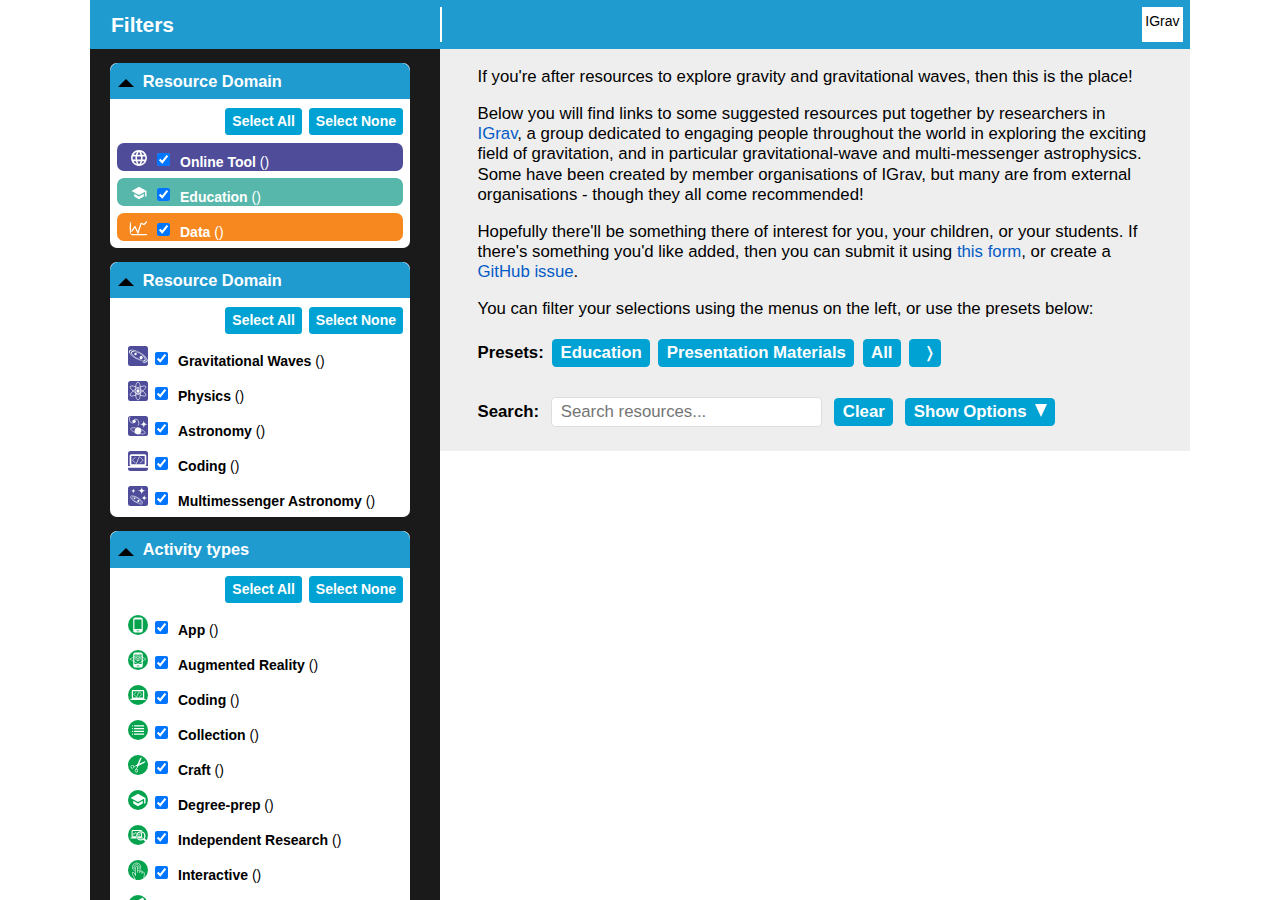
==== docs/index.html @ 6dc1bc41 "rename public to docs (for gh-pages" ====
<!DOCTYPE html>
<html>
<head>
    <title>IGrav Resources</title>
    <link rel="stylesheet" media="all" href="css/igrav-res.css" type="text/css"/>
    <link rel="icon" href="icon/favicon.ico" type="image/x-icon">
    <script type="text/javascript" src="js/jquery-3.4.1.min.js"></script>
    <script src="js/igrav-res.js" type="text/javascript"/></script>
</head>
<body>
<div id="main" class="main">
<div id="title-bar" class="main">
<div id="title-cont">
<div class="title-item left closed" id="filter-button"><img src="img/menu.svg"/ title="Filter"><div id="filter-label" class="title-item left">Filters</div></div>
<div class="title-item right" id="logo">IGrav</div>
<!-- <div class="title-item right" id="title">Gravitational Wave Resources</div> -->
</div></div>
<div id="filter-holder" class="closed"><div class="filter-top"></div></div>
<div id="content">
<div class="intro"><p>If you're after resources to explore gravity and gravitational waves, then this is the place!</p><p>Below you will find links to some suggested resources put together by researchers in <a href="https://igrav.org">IGrav</a>, a group dedicated to engaging people throughout the world in exploring the exciting field of gravitation, and in particular gravitational-wave and multi-messenger astrophysics. Some have been created by member organisations of IGrav, but many are from external organisations - though they all come recommended!</p><p>Hopefully there'll be something there of interest for you, your children, or your students. If there's something you'd like added, then you can submit it using <a href="https://forms.gle/kdtn5pc5fqPvyRih9">this form</a>, or create a <a href="https://github.com/cardiffgravity/igrav-resources/issues">GitHub issue</a>.</p><p>You can filter your selections using the menus on the left, or use the presets below:</p></div>
<div class="intro" id="presets"><span class="heading">Presets:</span></div>
<div class="intro" id="search">
    <span class="heading">Search:</span>
    <input type="text" id="search-input" onkeyup="searchList()" placeholder="Search resources...">
    <div class="search-opt" id="search-clear">Clear</div>
    <div class="search-opt less" id="search-opt-toggle"><div class="arrow"></div></div>
</div>
<div class="intro hidden" id="search-options">
    <span class="heading">Search fields:</span>
    <div class="search-opt" id="search-desc">
        <input id="search-title-input" type="checkbox" checked="true" name="search-title-input"/>
        <label id="search-title-label" for="search-title-input">Title</label>
    </div>
    <div class="search-opt" id="search-desc">
        <input id="search-desc-input" type="checkbox" name="search-desc-input"/>
        <label id="search-desc-label" for="search-desc-input">Description</label>
    </div>
    <div class="search-opt" id="search-author">
        <input id="search-author-input" type="checkbox" name="search-author-input"/>
        <label id="search-author-label" for="search-desc-input">Author</label>
    </div>
</div>
</div>
<div class="about filter closed" id="about"><h3 class="filter-name">About</h3><p>Created by Chris North (Cardiff University) for <a href="http://igrav.org">IGrav</a>. Hosted on <a href="https://github.com/cardiffgravity/igrav-resources">GitHub</a>.</p>
<p>Suggest additions/changes by <a href="https://github.com/cardiffgravity/igrav-resources/issues">submitting a GitHub issue</a>, completing <a href="https://forms.gle/kdtn5pc5fqPvyRih9">this form</a> or <a href="mailto:questions@ligo.org">emailing questions@ligo.org</a>.</p>
<p>Icons adapted from: <a href="https://material.io/resources/icons/">Material.io</a>; <a href="https://commons.wikimedia.org/wiki/User:Evolution_and_evolvability">Thomas Shafee</a>; <a href="https://www.flaticon.com/authors/freepik" title="Freepik">Freepik</a> from <a href="https://www.flaticon.com/" title="Flaticon"> www.flaticon.com</a>.</p></div>
</div>
<script type="text/javascript"/>initPage(fileIn='data/data.jsonp');</script>
</body>
</html>
---- docs/css/igrav-res.css ----
body{
    font-family: Arial,sans-serif;
    font-size: 14px;
    line-height: 20px;
    margin:0;
}
a{
    color: #045bc6;
    text-decoration: none;
}
[class*="main"] {
    min-height: 1px;
}
#content{
    margin-top:3.5em;
    background-color:#eee;
}
#title-bar{
    position:fixed;
    height:3em;
    top:0;
    padding-top:0.5em;
    color:white;
    z-index:100;
}
#title-cont{
    width:100%;
    height:100%;
    position:relative;
}
.title-item{
    display:inline-block;
    position:absolute;
}
/* .title-item.left{
    float:left;
}
.title-item.right{
    float:right;
} */
.title-item#title{
    font-size:1.5em;
    right:2.5em;
    height:2.5em;
    padding-top:.4em;
    padding-right: .5em;
}
.title-item#logo{
    height:2em;
    right:.5em;
    /* padding-right: 1em; */
    background-color:white;
    color:black;
    padding:0.25em;
}
.title-item#logo img{
    height:100%;
}
#filter-holder{
    position:fixed;
    width:350px;
    /* background-color:#eee; */
    /* top:3em; */
    height:100%;
    /* padding-bottom:1em; */
    /* margin-left:1em; */
    transition:width .5s ease;
    /* border:solid white 1px; */
    /* border-radius:0 0.5em 0.5em 0; */
    /* transition:padding-left 2s ease;
    transition:padding-right 2s ease; */
    overflow-x:hidden;
    overflow-y:auto;
    /* direction: rtl; */
    z-index:99;
}
.filter-top{
    width:100%;
    height:4em;
}
#filter-button, #title-bar, h3.filter-name{
    background-color: #1f9bcf;
}
#filter-holder{
    background-color:#1a1a1a;
}
/* Filter panel */
@media (min-width: 1200px){
    .main {
        width: 1100px;
        margin-left: auto;
        margin-right: auto;
        position:relative;
    }
    #content {
        left:350px;
        width:750px;
        position:absolute;
        margin-top:3em;
    }
    #filter-button{
        width:350px;
        transition:width .5s ease;
        height:2.5em;
        border-right:solid white 2px;
        /* border-radius: 0 .5em .5em 0; */
        /* padding-right:.5em; */
        /* cursor:pointer; */
        z-index:10;
        /* display:none */
    }
    #filter-button img{
        /* width:100%; */
        height:100%;
        /* position:absolute; */
        float:left;
        display:none;
    }
    #filter-label{
        font-size: 1.5em;
        font-weight:bold;
        color:white;
        padding-top:.4em;
        /* padding-left:.25em; */
        padding-right:.5em;
        float:left;
        left:1em;
        /* position:absolute; */
        /* left:2em; */
        transition:margin-left .5s ease;
    }

}
@media (max-width:1200px){
    .main {
        width: 750px;
        margin-left: auto;
        margin-right: auto;
        position:relative;
    }
    #filter-button{
        width:20em;
        transition:width .5s ease;
        height:2.5em;
        border-right:solid white 2px;
        /* border-radius: 0 .5em .5em 0; */
        /* padding-right:.5em; */
        cursor:pointer;
        z-index:10;
    }
    #filter-button.closed{
        width:9em;
    }
    #filter-button img{
        /* width:100%; */
        height:100%;
        /* position:absolute; */
        float:left;
    }
    #filter-label{
        font-size: 1.5em;
        font-weight:bold;
        color:white;
        padding-top:.4em;
        /* padding-left:.25em; */
        padding-right:.5em;
        float:right;
        right:.5em;
        /* position:absolute; */
        /* left:2em; */
        transition:margin-left .5s ease;
    }
    #filter-button #filter-label::after{
        content: '';
        position: absolute;
        right: -0.25em;
        /* top: 1em; */
        width: 0;
        height: 0;
        border-top: .5em solid transparent;
        border-bottom: .5em solid transparent;
        border-right: .5em solid white;
        border-left: .5em solid transparent;
        clear: both;
    }
    #filter-button.closed #filter-label::after{
        content: '';
        position: absolute;
        right: -0.75em;
        /* top: 1em; */
        width: 0;
        height: 0;
        border-top: .5em solid transparent;
        border-bottom: .5em solid transparent;
        border-left: .5em solid white;
        border-right: .5em solid transparent;
        clear: both;
    }
    #filter-holder{
        position:fixed;
        width:350px;
        height:100%;
        top:0;
        /* padding-top:3.5em; */
        /* padding-bottom: 1em; */
        /* margin-left:1em; */
        transition:width .5s ease;
        /* border:solid white 1px; */
        /* border-radius:0 0.5em 0.5em 0; */
        /* transition:padding-left 2s ease;
        transition:padding-right 2s ease; */
        overflow-x:hidden;
        overflow-y:auto;
        z-index:99;
    }
    #filter-holder.closed{
        /* left:0em; */
        /* height:0em; */
        width:0em;
        /* transition:width .5s ease; */
        /* transition:padding-left 2s ease;
        transition:padding-right 2s ease; */
        /* border:none; */
    }
    /* .filter-top{
        width:100%;
        height:3em;
    } */
}
@media (max-width: 767px){
    [class*="main"]{
        float: none;
        display: block;
        width: 100%;
        margin-left: 0;
        -webkit-box-sizing: border-box;
        -moz-box-sizing: border-box;
        box-sizing: border-box;
    }
    div.block-img{
		width:100%;
		clear:both;
		text-align:center;
	}
	div.block-img img{
		width:75%
	}
	div.block-item h3{
		display:block;
		clear:both;
	}
	div.block-item p, div.block-item h3{
		margin-left: 0;
	}
}
/* End of filter panel */
.filter{
    display:inline-block;
    /* background-color:#f7d9dd; */
    background-color: white;
    margin-top:1em;
    margin-bottom:.5em;
    margin-top:.5em;
    /* width:45%; */
    width:300px;
    margin-left:20px;
    /* margin-right:2%; */
    height:auto;
    border-radius:0.5em;
    overflow-x:hidden;
    overflow-y:hidden;
    max-height:100%;
    transition: max-height .25s;
    vertical-align: top;
    /* cursor:pointer; */
}
.filter.closed{
    max-height:2.5em;
}

h3.filter-name{
    margin-bottom:0.5em;
    margin-top:0;
    padding-bottom:0.5em;
    padding-left:2em;
    padding-top:0.5em;
    color:#ffffff;
    border-radius:0.5em 0.5em 0 0;
    position:relative;
    width:auto;
    cursor:pointer;
}
.filter.closed h3.filter-name::before{
    content: '';
    position: absolute;
    left: .5em;
    top: 1em;
    width: 0;
    height: 0;
    border-left: .5em solid transparent;
    border-right: .5em solid transparent;
    border-top: .5em solid black;
    clear: both;
}
.filter.open h3.filter-name::before{
    content: '';
    position: absolute;
    left: .5em;
    top: 1em;
    width: 0;
    height: 0;
    border-left: .5em solid transparent;
    border-right: .5em solid transparent;
    border-bottom: .5em solid black;
    clear: both;
}
.select{
    display:inline-block;
    width:100%;
    font-size:1em;
    font-weight:normal;
    margin-bottom: .25em;
}
.select-all, .select-none{
    font-size:1em;
    padding:.25em .5em .25em .5em;
    margin-right:.5em;
    display: inline-block;
    cursor:pointer;
    background-color:#00a2d3;
    color:white;
    font-weight: bold;
    border-radius: .25em;
    /* margin-top:-.25em; */
    float:right;
}
#presets{
    font-size:1em;
    font-weight:normal;
    margin-bottom:1em;
}
#presets .heading{
    font-weight:bold;
    font-size:1.2em;
}
.preset, .search-opt{
    font-size:1.2em;
    line-height: 1.2em;
    padding:.25em .5em .25em .5em;
    display: inline-block;
    cursor:pointer;
    background-color:#00a2d3;
    color:white;
    font-weight: bold;
    border-radius: .25em;
    margin-top:-.25em;
    margin-left:.5em;
    margin-bottom:.5em;
    /* float:right; */
}
.preset.hideable.hidden, .search-opt.hideable.hidden{
    display:none;
}
#preset-more{
    font-weight:bold;
}
#preset-more.less::before{
    content:'\A0\A0\232A';
    text-align
}
#preset-more.more::before{
    content:'\2329\A0\A0';
}
#search, #search-options{
    font-size:1em;
    line-height:1em;
}
#search .heading{
    font-weight:bold;
    font-size:1.2em;
}
#search-options .heading{
    font-weight:bold;
    font-size:1.2em;
}
#search-opt-toggle.less .arrow{
    content: '';
    /* top: 1em; */
    border-top: .8em solid white;
    border-bottom: 0 solid transparent;
    border-left: .4em solid transparent;
    border-right: .4em solid transparent;
    display: inline-block;
    margin-left:.5em;
}
#search-opt-toggle.more .arrow{
    content: '';
    /* top: 1em; */
    border-top: 0em solid transparent;
    border-bottom: .8em solid white;
    border-right: .4em solid transparent;
    border-left: .4em solid transparent;
    display: inline-block;
    margin-left:.5em;
}
#search-opt-toggle.less::before{
    content:'Show Options';
}
#search-opt-toggle.more::before{
    content:'Hide Options';
}
#search-input{
    width: 15em; /* Full-width */
    font-size: 1.2em; /* Increase font-size */
    padding:.25em .5em .25em .5em; /* Add some padding */
    border: 1px solid #ddd; /* Add a grey border */
    border-radius: .25em;
    margin-bottom: 1em; /* Add some space below the input */
    margin-left:.5em;
}
#search-options{
    max-height:5em;
    overflow: auto;
    opacity: 1;
    transition:max-height .5s ease;
}
#search-options.hidden{
    max-height:0px;
    opacity:0;
    overflow:hidden;
}
.filter p{
    padding-left:1em;
}
.filt-option, .filt-desc{
    display:block;
    margin-left:.5em;
    margin-right:.5em;
    margin-bottom:.5em;
    width:auto;
    min-height:2em;
    border-radius:.5em;
    padding-left:0.5em;
}
#filter-age .filt-option{
    display:inline-block;
    min-width:40%;
}
.filt-option input, .filt-option div .filt-option label{
    display:unset;
    /* float:left; */
}
.filt-option input{
    margin-top:0.75em;
}
.filt-item{
    /* font-weight: bold; */
    padding-left: .5em;
    padding-right: .5em;
    /* margin-left: .25em; */
    margin-right: .25em;
    font-family: sans-serif;
    padding-top: .25em;
    padding-bottom: .25em;
    /* float:left */
}
.filt-item .filt-name{
    font-weight: bold;
}
.filt-item.age, .filt-item.dom{
    color: #ffffff;
}

/* width */
::-webkit-scrollbar {
  width: 1em;
  z-index:100;
}

/* Track */
::-webkit-scrollbar-track {
  background: transparent;
}

/* Handle */
::-webkit-scrollbar-thumb {
  background: #d42a3f;
  border-radius:.5em;
}

/* Handle on hover */
::-webkit-scrollbar-thumb:hover {
  background: #555;
}

div.intro {
	width: 90%;
    margin-left:5%;
	display: block;
    padding-top:.5em;
	/* min-height: 11rem; */
	vertical-align: top;
    /* font-weight:bold; */
    font-size:1.2em;
    line-height: 1.2em;
    /* background-color:white; */
    /* border-radius: .5em; */
}

span.res-age-item {
	color: #ffffff;
	font-weight: bold;
	padding-left: .5em;
	padding-right: .5em;
    padding-top: .25em;
    padding-bottom: .25em;
    border-radius:.25em;
	margin-left: .25em;
	margin-right: .25em;
	font-family: sans-serif;
}
span.res-req-item {
	/* color: #000000; */
	/* font-weight: bold; */
	padding-left: .5em;
	padding-right: .5em;
    padding-top: .25em;
    padding-bottom: .25em;
    border-radius:.25em;
	margin-left: .25em;
	margin-right: .25em;
	font-family: sans-serif;
}
div.block-item {
	width: 90%;
    margin-left:5%;
	display: block;
	min-height: 11rem;
	vertical-align: top;
    background-color:white;
    border-radius: .5em;
    padding-bottom:.5em;
    margin-bottom:.5em;
}
.block-item.hidden{
    /* opacity:0.5; */
    display:none;
}
.block-item.search-hidden{
    display:none;
}
/* div.block-outline {
	border: 1px solid black;
} */

div.block-img {
/*smaller images*/
	float: left;
	width: 11rem;
}
.block-img img {
	width: 90%;
    margin-left:5%;
	height: auto;
    border-radius: 1em;
}
.block-img .block-link{
    margin-left:1em;
    margin-right:1em;
    padding:.5em;
    font-size:1.5em;
    color:white;
    font-weight:bold;
    text-align:center;
    background-color:#d42a3f;
    border-radius:.5em;
}
.block-link a{
    color:white;
}
div.block-item h3.block-white, div.block-item h3.block-white a {
	padding-left: 5px;
    display: inline-block;
	color: #ffffff;
	font: verdana;
	font-family: sans-serif;
	font-style: normal;
	font-weight: bold;
}
div.block-item .block-title{
    width:100%;
    border-radius:0.5em;
    height:2.5em;
    margin-bottom: 0.5em;
}
.filt-option.dom-online-tool, .block-item.dom-online-tool .block-title {
    background-color: #4f4c9a;
}
.filt-option.dom-education, .block-item.dom-education .block-title {
    background-color: #57b7aa;
}
.filt-option.dom-data, .block-item.dom-data .block-title {
    background-color: #f6881f;
}
/* #filter-type .filt-option{
    width:100%;
}
#filter-type .filt-option{
    width:100%;
} */
.res-type-item, .res-req-item, .res-subj-item{
    display:inline-block;
    vertical-align: middle;
    margin-left:.5em;
    margin-right:.5em;
}
.res-type-item .icon,.res-req-item .icon, .res-subj-item .icon{
    display:none;
    vertical-align: middle;
    width:2em;
    height:2em;
    padding-right:.25em;
}
/* .res-req-item.req-any-device{
    display:none;
} */
.res-type-item .res-type-label, .res-req-item .res-req-label, .res-subj-item .res-subj-label{
    vertical-align: middle;
}
.icon.icon-type-online{
    display:inline-block;
    background:url('../icon/type-online.svg');
    background-size: 100% 100%;
}
.icon.icon-type-presentation{
    display:inline-block;
    background:url('../icon/type-presentation.svg');
    background-size: 100% 100%;
}
.icon.icon-type-interactive{
    display:inline-block;
    background:url('../icon/type-interact.svg');
    background-size: 100% 100%;
}
.icon.icon-type-reading{
    display:inline-block;
    background:url('../icon/type-read.svg');
    background-size: 100% 100%;
}
.icon.icon-type-degree-prep{
    display:inline-block;
    background:url('../icon/type-prep.svg');
    background-size: 100% 100%;
}
.icon.icon-type-craft{
    display:inline-block;
    background:url('../icon/type-craft.svg');
    background-size: 100% 100%;
}
.icon.icon-type-book{
    display:inline-block;
    background:url('../icon/type-book.svg');
    background-size: 100% 100%;
}
.icon.icon-type-worksheet{
    display:inline-block;
    background:url('../icon/type-create.svg');
    background-size: 100% 100%;
}
.icon.icon-type-printable-activity{
    display:inline-block;
    background:url('../icon/type-print.svg');
    background-size: 100% 100%;
}
.icon.icon-type-video .res-type-icon{
    display:inline-block;
    background:url('../icon/type-video.svg');
    background-size: 100% 100%;
}
.icon.icon-type-audio{
    display:inline-block;
    background:url('../icon/type-audio.svg');
    background-size: 100% 100%;
}
.icon.icon-type-video{
    display:inline-block;
    background:url('../icon/type-video.svg');
    background-size: 100% 100%;
}
.icon.icon-type-podcast{
    display:inline-block;
    background:url('../icon/type-audio.svg');
    background-size: 100% 100%;
}
.icon.icon-type-coding{
    display:inline-block;
    background:url('../icon/type-coding.svg');
    background-size: 100% 100%;
}
.icon.icon-type-independent-research{
    display:inline-block;
    background:url('../icon/type-research.svg');
    background-size: 100% 100%;
}
.icon.icon-type-app{
    display:inline-block;
    background:url('../icon/type-app.svg');
    background-size: 100% 100%;
}
.icon.icon-type-observing{
    display:inline-block;
    background:url('../icon/type-observing.svg');
    background-size: 100% 100%;
}
.icon.icon-type-app{
    display:inline-block;
    background:url('../icon/type-app.svg');
    background-size: 100% 100%;
}
.icon.icon-type-virtual-reality{
    display:inline-block;
    background:url('../icon/type-vr.svg');
    background-size: 100% 100%;
}
.icon.icon-type-augmented-reality{
    display:inline-block;
    background:url('../icon/type-ar.svg');
    background-size: 100% 100%;
}
.icon.icon-type-collection{
    display:inline-block;
    background:url('../icon/type-collection.svg');
    background-size: 100% 100%;
}
.icon.icon-req-phone{
    display:inline-block;
    background:url('../icon/req-phone.svg');
    background-size: 100% 100%;
}
.icon.icon-req-vr-headset{
    display:inline-block;
    background:url('../icon/req-vr.svg');
    background-size: 100% 100%;
}
.icon.icon-req-computer{
    display:inline-block;
    background:url('../icon/req-computer.svg');
    background-size: 100% 100%;
}
.icon.icon-req-web-access{
    display:inline-block;
    background:url('../icon/req-web.svg');
    background-size: 100% 100%;
}
.icon.icon-req-printer{
    display:inline-block;
    background:url('../icon/req-printer.svg');
    background-size: 100% 100%;
}
.icon.icon-req-groups{
    display:inline-block;
    background:url('../icon/req-group.svg');
    background-size: 100% 100%;
}
.icon.icon-req-android{
    display:inline-block;
    background:url('../icon/req-android.svg');
    background-size: 100% 100%;
}
.icon.icon-req-apple{
    display:inline-block;
    background:url('../icon/req-apple.svg');
    background-size: 100% 100%;
}
.icon.icon-req-audio{
    display:inline-block;
    background:url('../icon/req-audio.svg');
    background-size: 100% 100%;
}
.icon.icon-req-apple{
    display:inline-block;
    background:url('../icon/req-apple.svg');
    background-size: 100% 100%;
}
.icon.icon-req-any-device{
    display:inline-block;
    background:url('../icon/req-device.svg');
    background-size: 100% 100%;
}
.icon.icon-req-craft{
    display:inline-block;
    background:url('../icon/req-craft.svg');
    background-size: 100% 100%;
}
.res-age-item.age-4-7, .filt-option.age-4-7 {
	background-color: #f04031;
}

.res-age-item.age-7-9, .filt-option.age-7-9 {
	background-color: #f6881f;
}

.res-age-item.age-9-11, .filt-option.age-9-11 {
	background-color: #ffcb06;
}

.res-age-item.age-11-14, .filt-option.age-11-14 {
	background-color: #02a24b;
}

.res-age-item.age-14-16, .filt-option.age-14-16 {
	background-color: #00a2d3;
}

.res-age-item.age-16-18, .filt-option.age-16-18 {
	background-color: #662d8f;
}

.res-age-item.age-undergrad, .filt-option.age-undergrad {
	background-color: #b72268;
}
.res-age-item.age-researcher, .filt-option.age-researcher {
	background-color: #000000;
}
.filter .icon, .block-title .icon{
    float:left;
    width:20px;
    height:20px;
    margin:.25em;
    background-repeat: no-repeat;
    background-size: 100% 100%;
}
.block-title .icon{
    float:right;
    width:2em;
    height:2em;
    margin-right:.5em;
    margin-top:.1em;
}
.icon.icon-dom-online-tool{
    background:url('../icon/dom-online.svg');
    background-repeat: no-repeat;
    background-size: 100% 100%;
    background-color: #4f4c9a;
    border: #4f4c9a solid 1px;
    border-radius:10px;
}
.icon.icon-dom-education{
    background:url('../icon/dom-education.svg');
    background-repeat: no-repeat;
    background-size: 100% 100%;
    background-color: #57b7aa;
    border: #57b7aa solid 1px;
    border-radius:10px;
}
.icon.icon-dom-data{
    background:url('../icon/dom-data.svg');
    background-repeat: no-repeat;
    background-size: 100% 100%;
    background-color: #f6881f;
    border: #f6881f solid 1px;
    border-radius:10px;
  }
.icon.icon-subj-gravitational-waves{
    background:url('../icon/subj-gw.svg');
    background-repeat: no-repeat;
    background-size: 100% 100%;
}
.icon.icon-subj-astronomy{
    background:url('../icon/subj-astro.svg');
    background-repeat: no-repeat;
    background-size: 100% 100%;
}
.icon.icon-subj-physics{
    background:url('../icon/subj-phys.svg');
    background-repeat: no-repeat;
    background-size: 100% 100%;
}
.icon.icon-subj-mma{
    background:url('../icon/subj-mma.svg');
    background-repeat: no-repeat;
    background-size: 100% 100%;
}
.icon.icon-subj-coding{
    background:url('../icon/subj-coding.svg');
    background-repeat: no-repeat;
    background-size: 100% 100%;
}
.icon.icon-subj-mma{
    display:inline-block;
    background:url('../icon/subj-mma.svg');
    background-size: 100% 100%;
}
.icon.icon-author-cardiff{
    background:url('../img/cardiffuni_white.png');
    background-repeat: no-repeat;
    background-size: 100% 100%;
}

/*Position the text properly*/
div.block-item p, div.block-item h3, div.block-item h4, div.block-item h5, div.block-item h6, div.block-item ul {
/*block-img width + an extra 20px*/
	margin-left: 12rem;
/*stop it wrapping below the image*/
	clear: none;
/*reduce the spacing slightly*/
	margin-bottom: .5rem;
    margin-top:.5em;
    margin-right: 1em;
}
div.block-item h3{
	margin-left:0;
}
div.block-item.talk p, div.block-item.talk h3, div.block-item.talk h4, div.block-item.talk h5, div.block-item.talk h6, div.block-item.talk ul,
div.block-item.block-50 p, div.block-item.block-50 h3, div.block-item.block-50 h4, div.block-item.block-50 h5, div.block-item.block-50 h6, div.block-item.block-50 ul {
/*Smaller images: talk-img width + an extra 10px*/
	margin-left: 4rem;
	margin-bottom: 10px;
}
/*Styling for resource/workshop descriptions*/
p.res {
	margin-top: 0;
}
div.res-lvk{
    float:right;
    margin-right:1em;
    width:3em;
    height:2.25em;
    text-align:center;
    font-weight: bold;
    color:white;
    background-color: #333;
    border:solid 1px #000;
    border-radius:0.5em;
    padding-top:0.75em;
}
p.res.hidden{
    display:none;
}
p.res-url, p.res-url a{
	font-weight: bold;
}
p.res-desc:before {
}

p.res-age:before {
	content: "Age range: ";
	font-weight: bold;
}

p.res-req:before {
	content: "Requirements: ";
	font-weight: bold;
    vertical-align: middle;
}

p.res-type:before {
	content: "Type: ";
	font-weight: bold;
    vertical-align: middle;
}

p.res-credit:before {
	content: "Credit: ";
	font-weight: bold;
}

p.res-author:before {
	content: "Authors: ";
	font-weight: bold;
}

p.res-duration:before {
	content: "Workshop Duration: ";
	font-weight: bold;
}

div.block-item h3.block-white, div.block-item h3.block-white a {
	padding-left: 5px;
	color: #ffffff;
	font: verdana;
	font-family: sans-serif;
	font-style: normal;
	font-weight: bold;
}
.filter p{

}
/* @media (min-width:768px) and (max-width:979px){
    [class*="main"]{
        min-height:1px;
        margin-left:auto;
        margin-right:auto;
    }
    .main{
        width:750px
    }
}
@media (min-width: 980px){
    .main {
        width: 750px;
    }
    [class*="main"] {
        min-height: 1px;
        margin-left: auto;
        margin-right: auto;
        }
} */
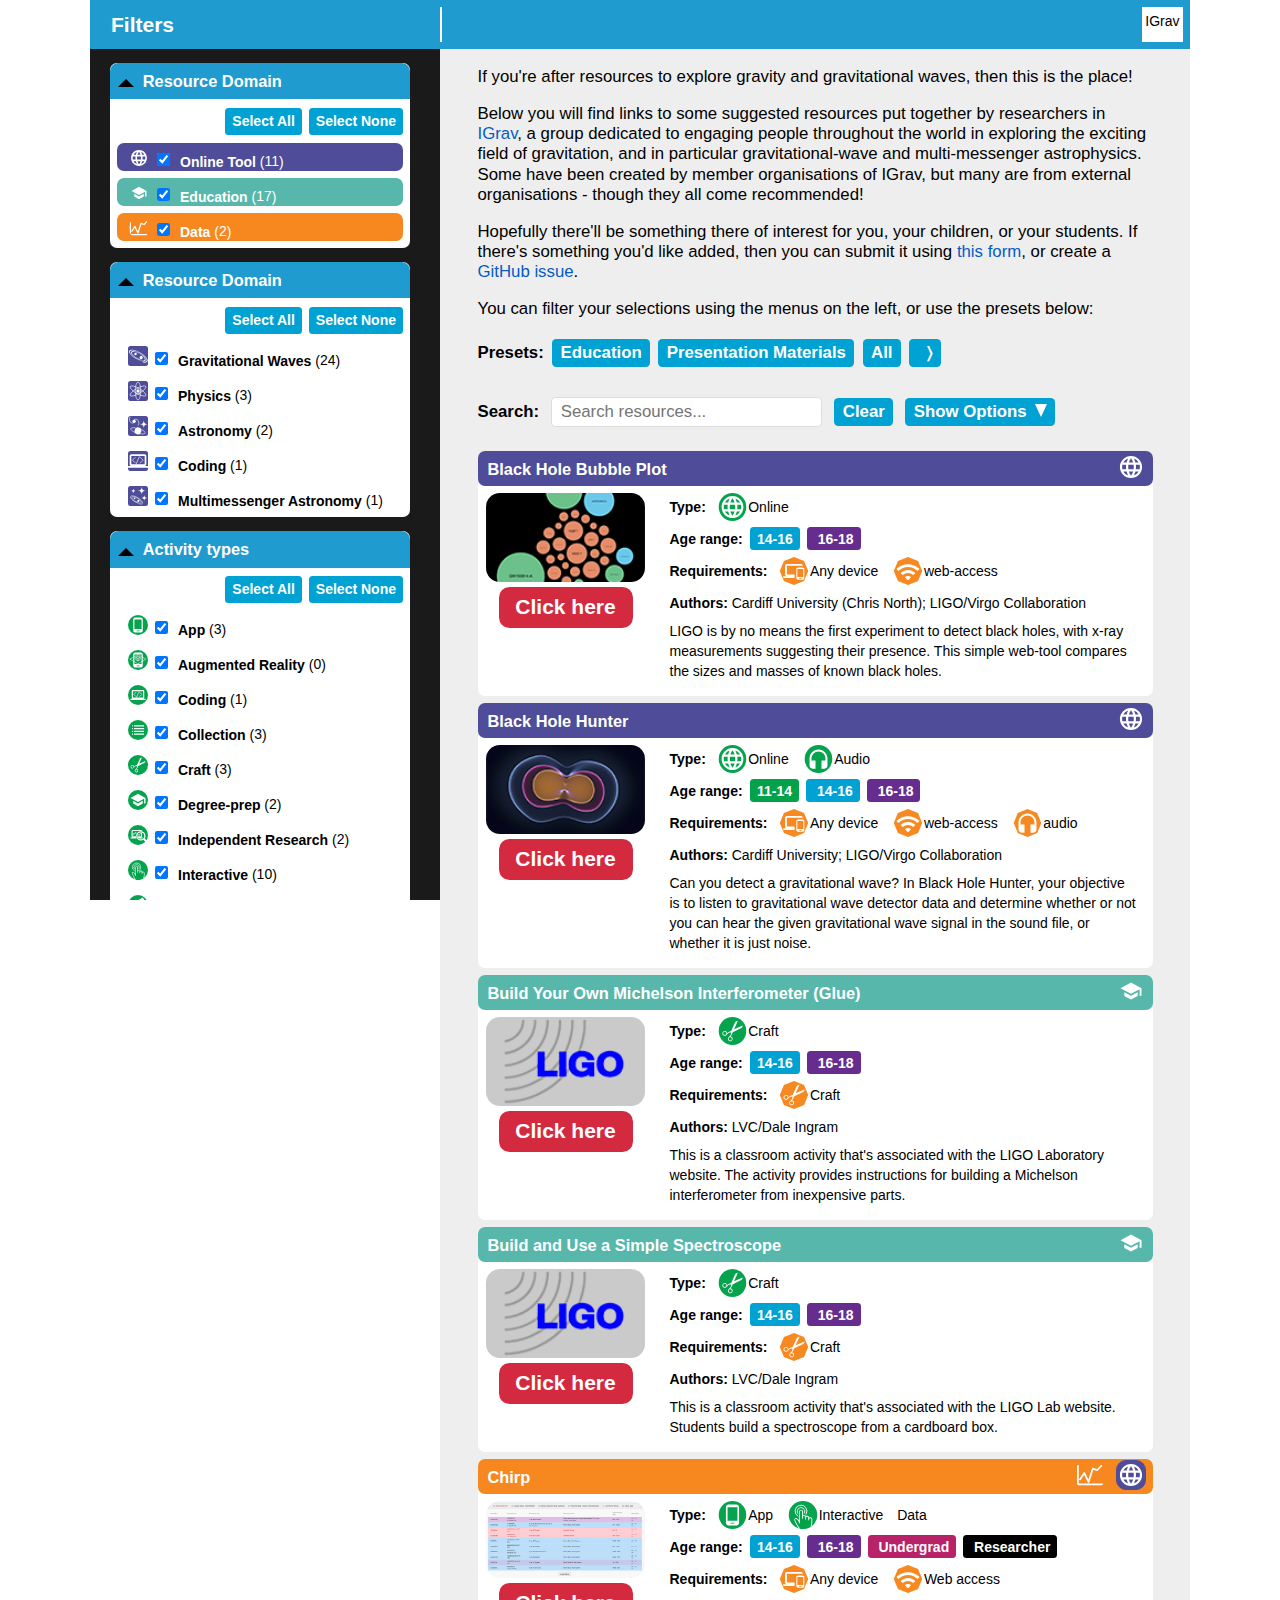
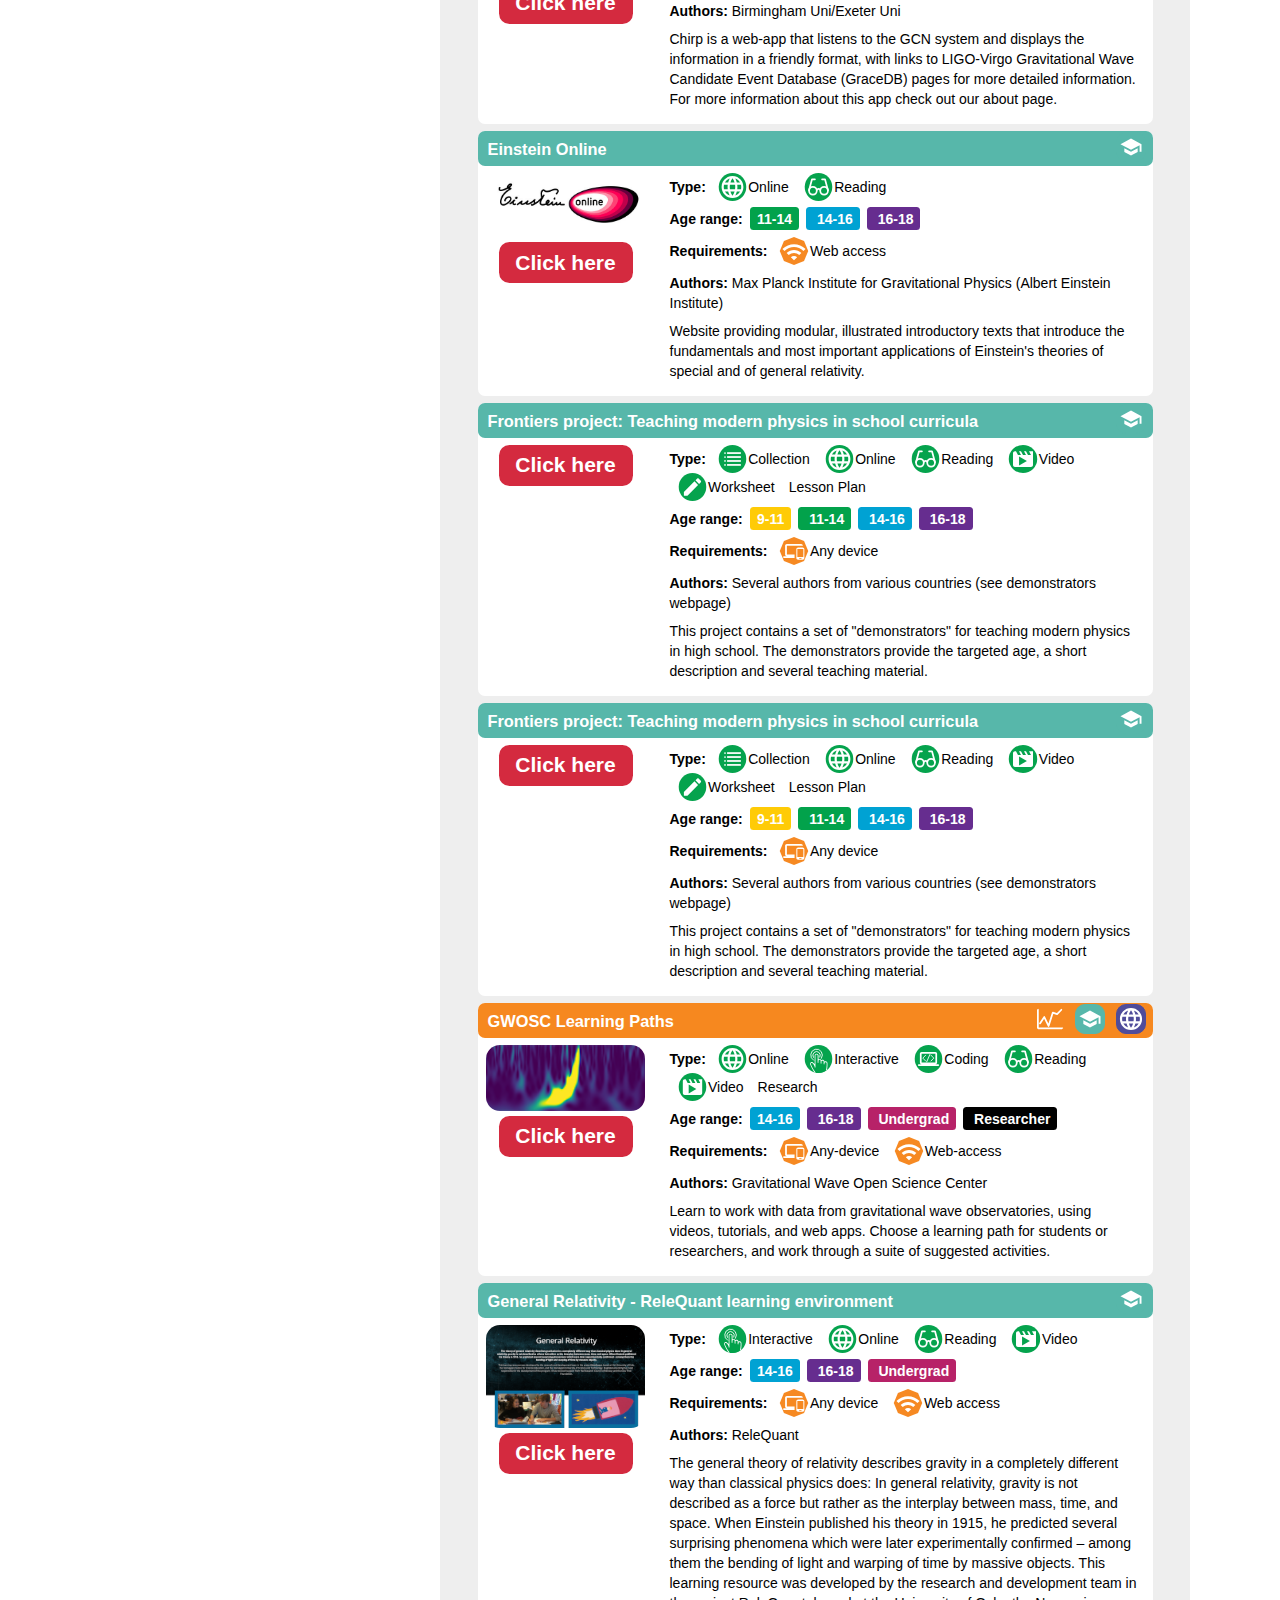
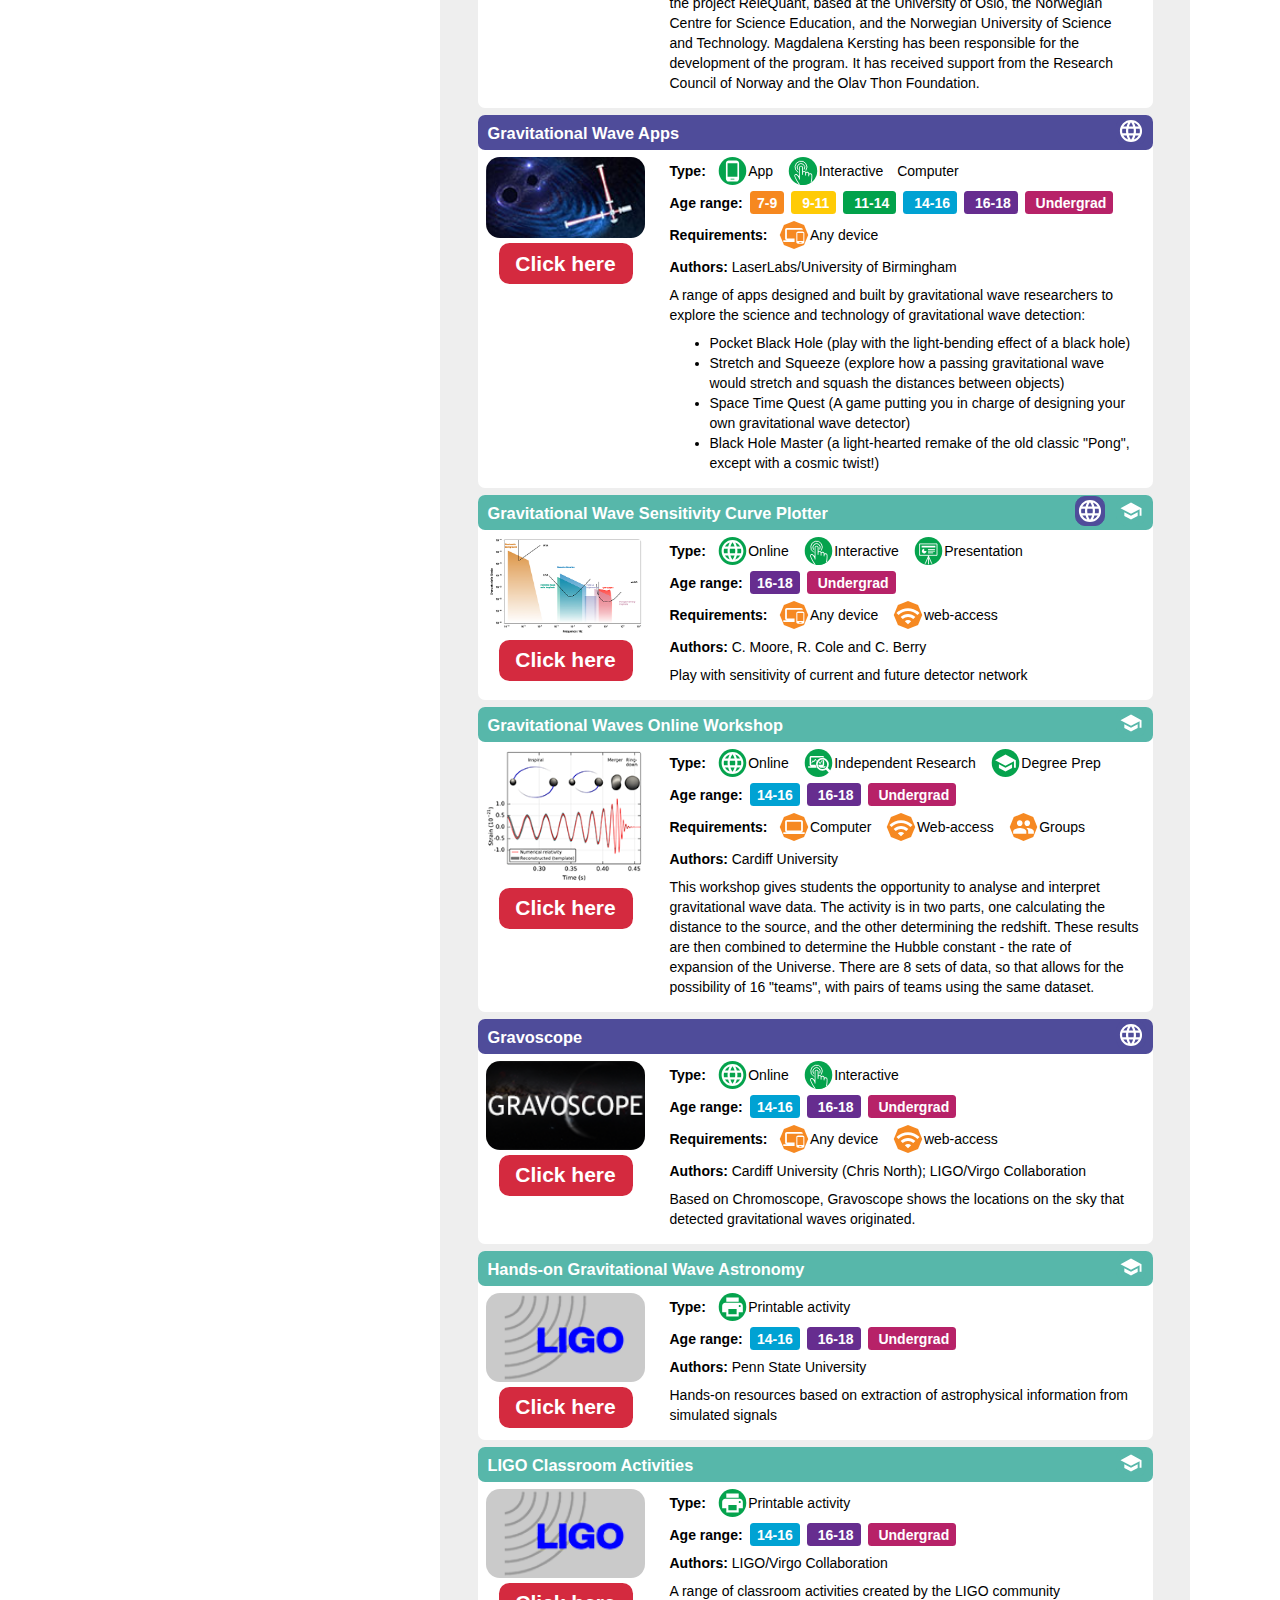
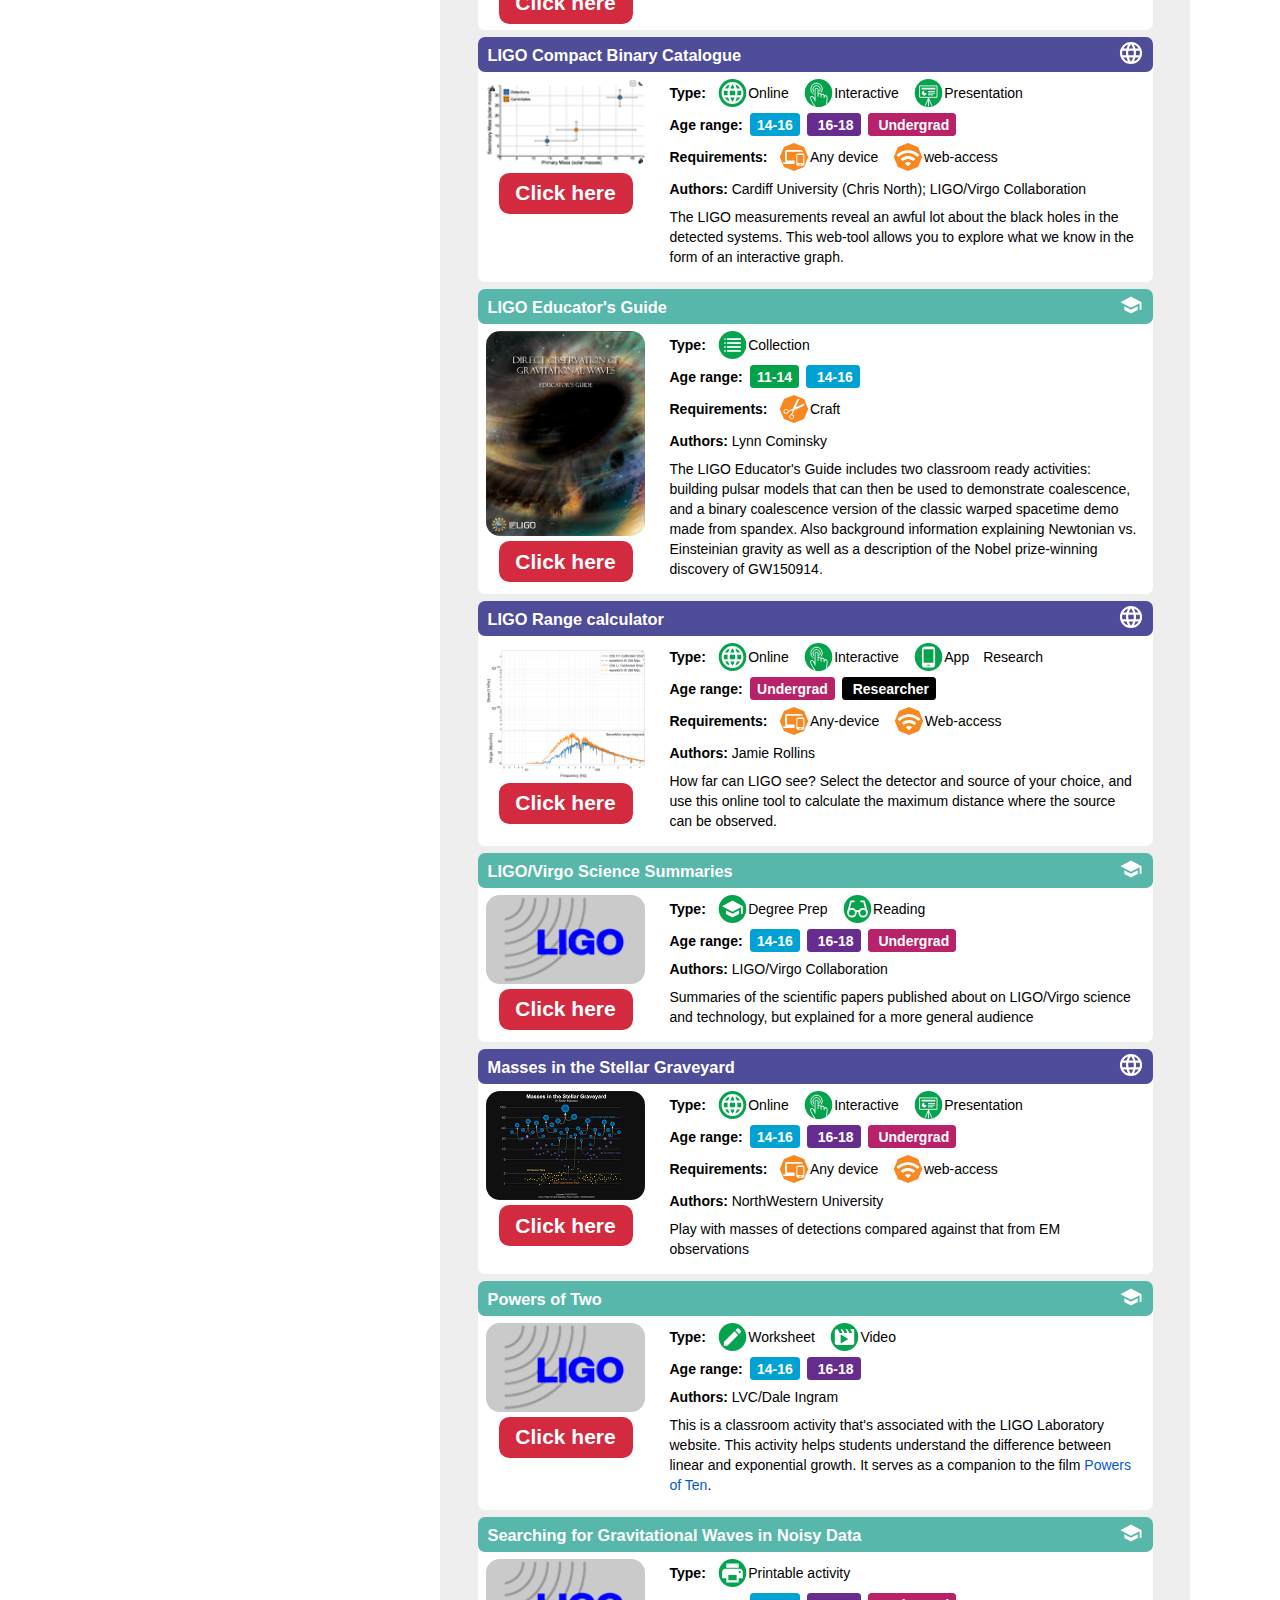
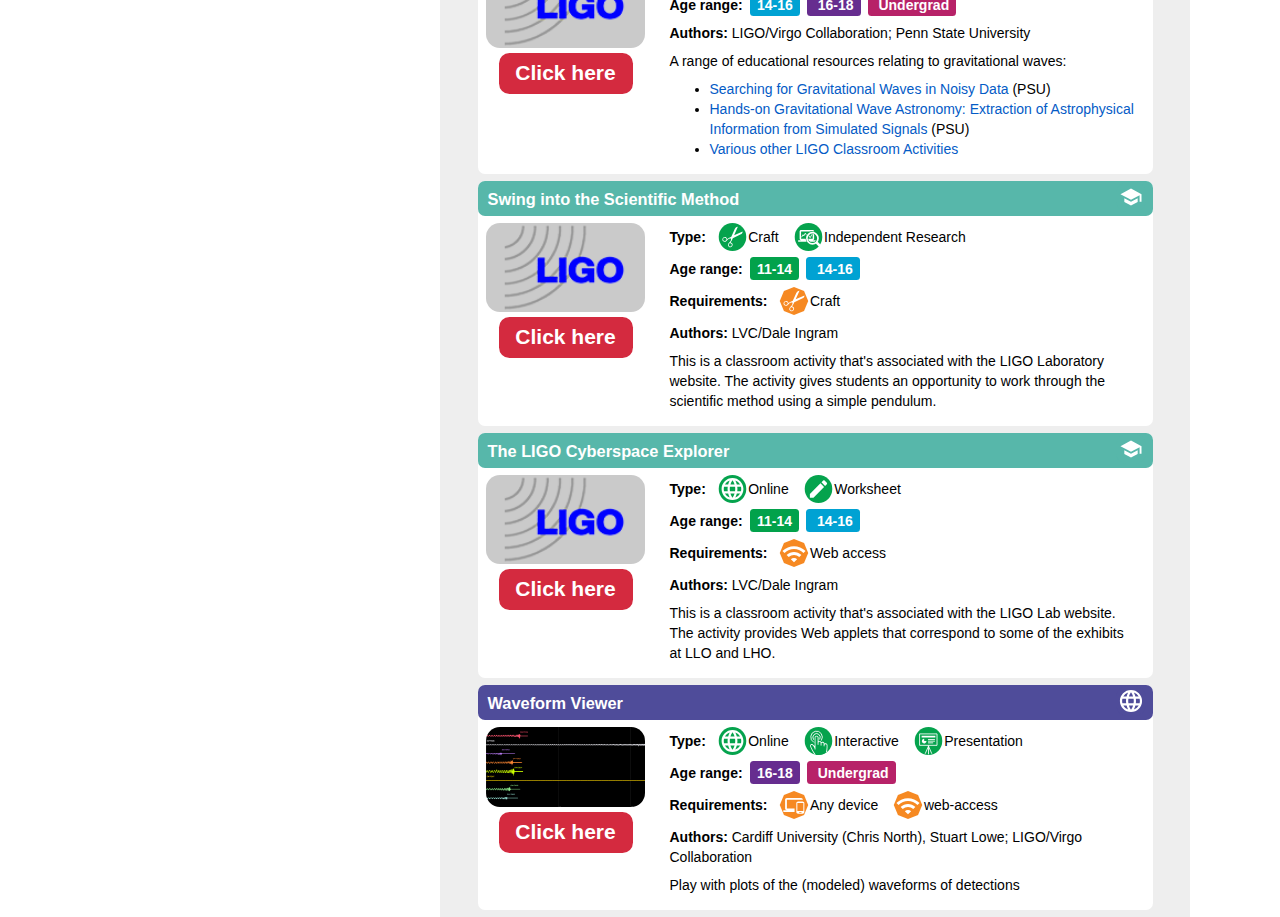
==== commit 58fb3d84: "data->config link" ====
--- a/docs/index.html
+++ b/docs/index.html
@@ -45,6 +45,6 @@
 <p>Suggest additions/changes by <a href="https://github.com/cardiffgravity/igrav-resources/issues">submitting a GitHub issue</a>, completing <a href="https://forms.gle/kdtn5pc5fqPvyRih9">this form</a> or <a href="mailto:questions@ligo.org">emailing questions@ligo.org</a>.</p>
 <p>Icons adapted from: <a href="https://material.io/resources/icons/">Material.io</a>; <a href="https://commons.wikimedia.org/wiki/User:Evolution_and_evolvability">Thomas Shafee</a>; <a href="https://www.flaticon.com/authors/freepik" title="Freepik">Freepik</a> from <a href="https://www.flaticon.com/" title="Flaticon"> www.flaticon.com</a>.</p></div>
 </div>
-<script type="text/javascript"/>initPage(fileIn='data/data.jsonp');</script>
+<script type="text/javascript"/>initPage(fileIn='config/data.jsonp');</script>
 </body>
 </html>
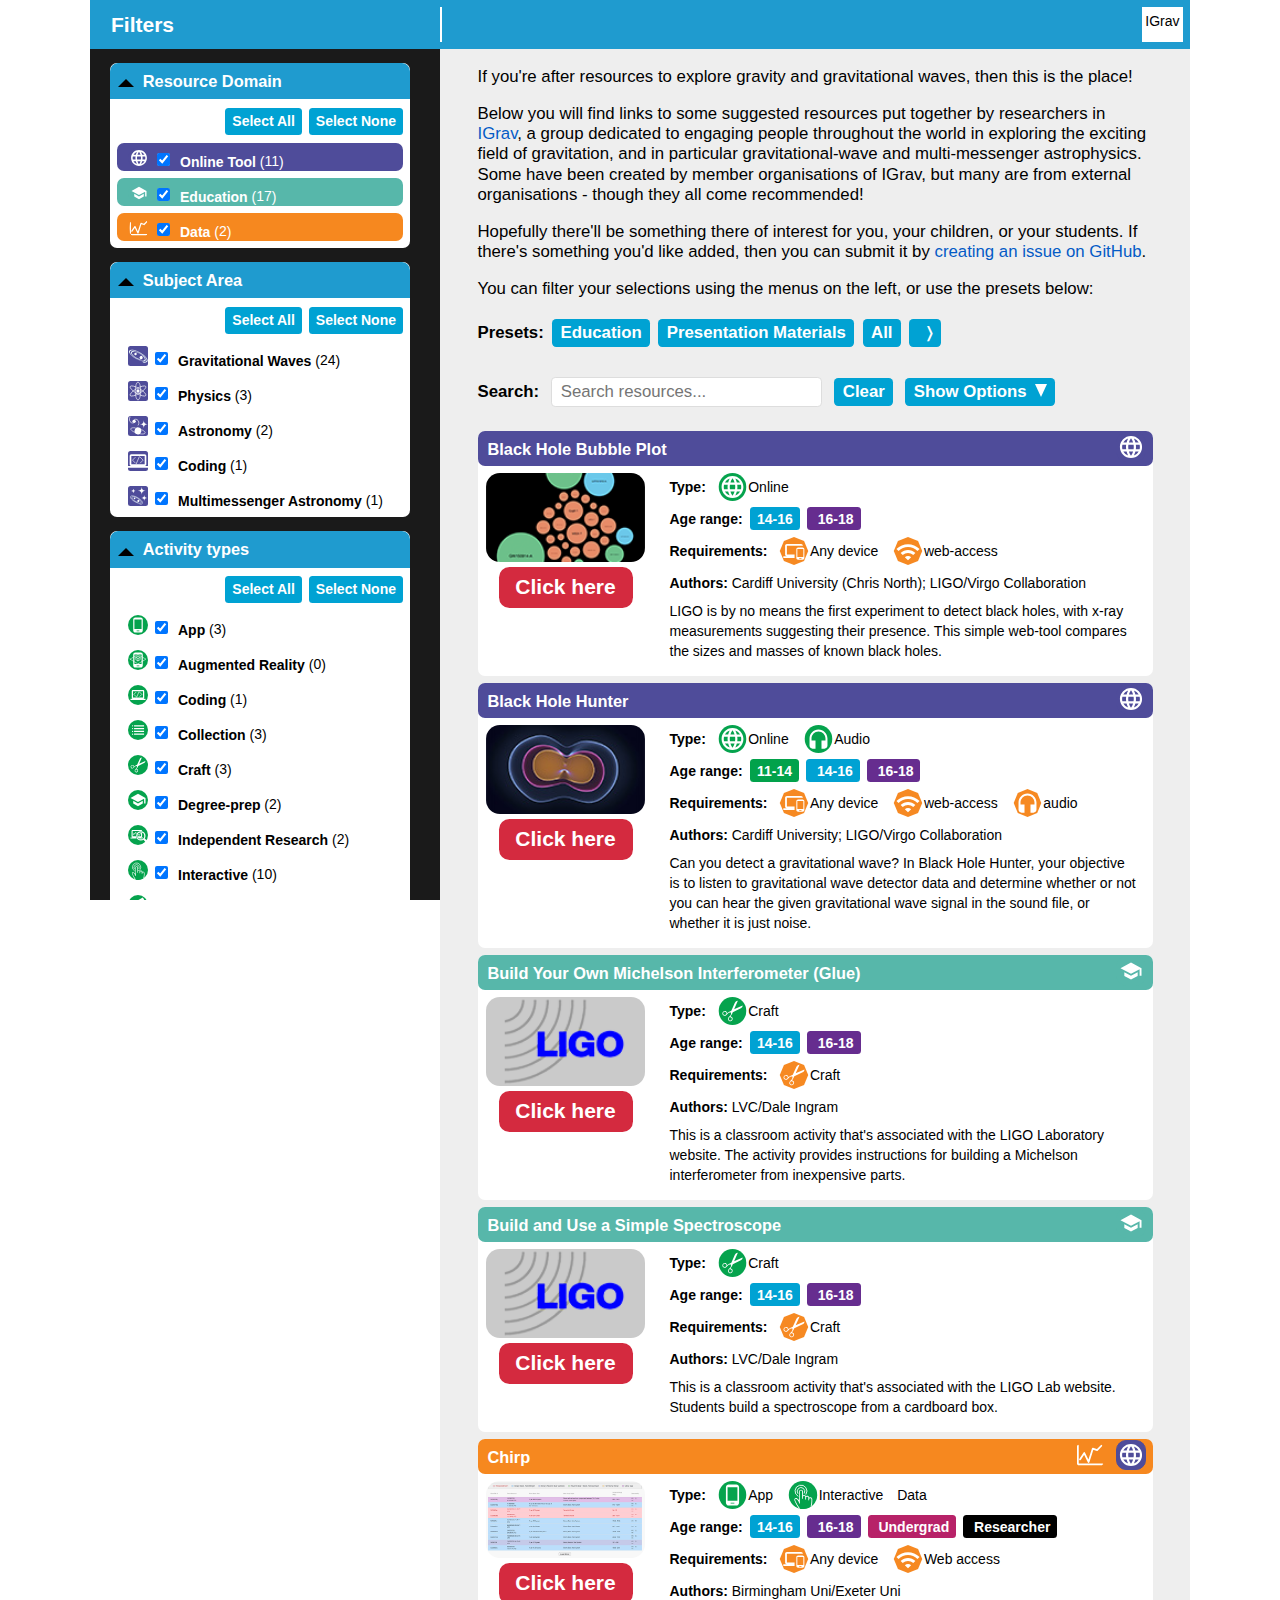
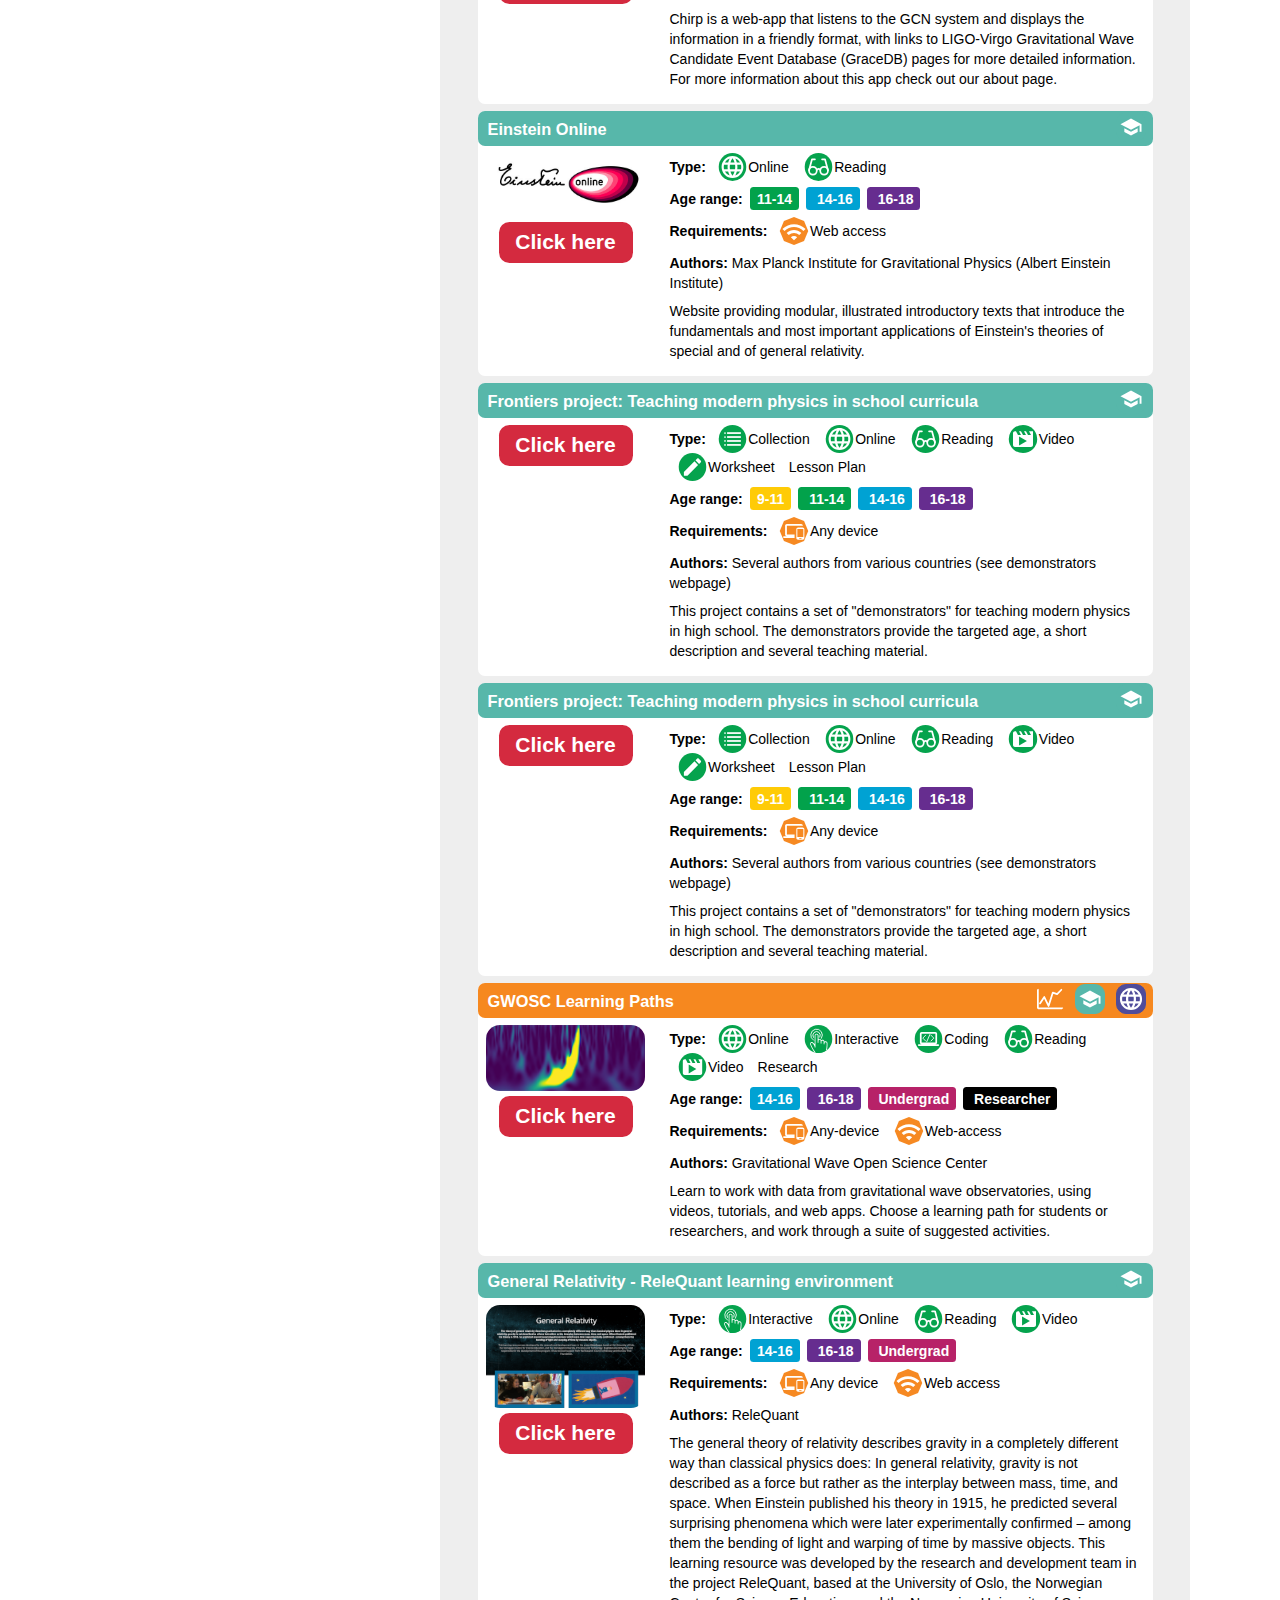
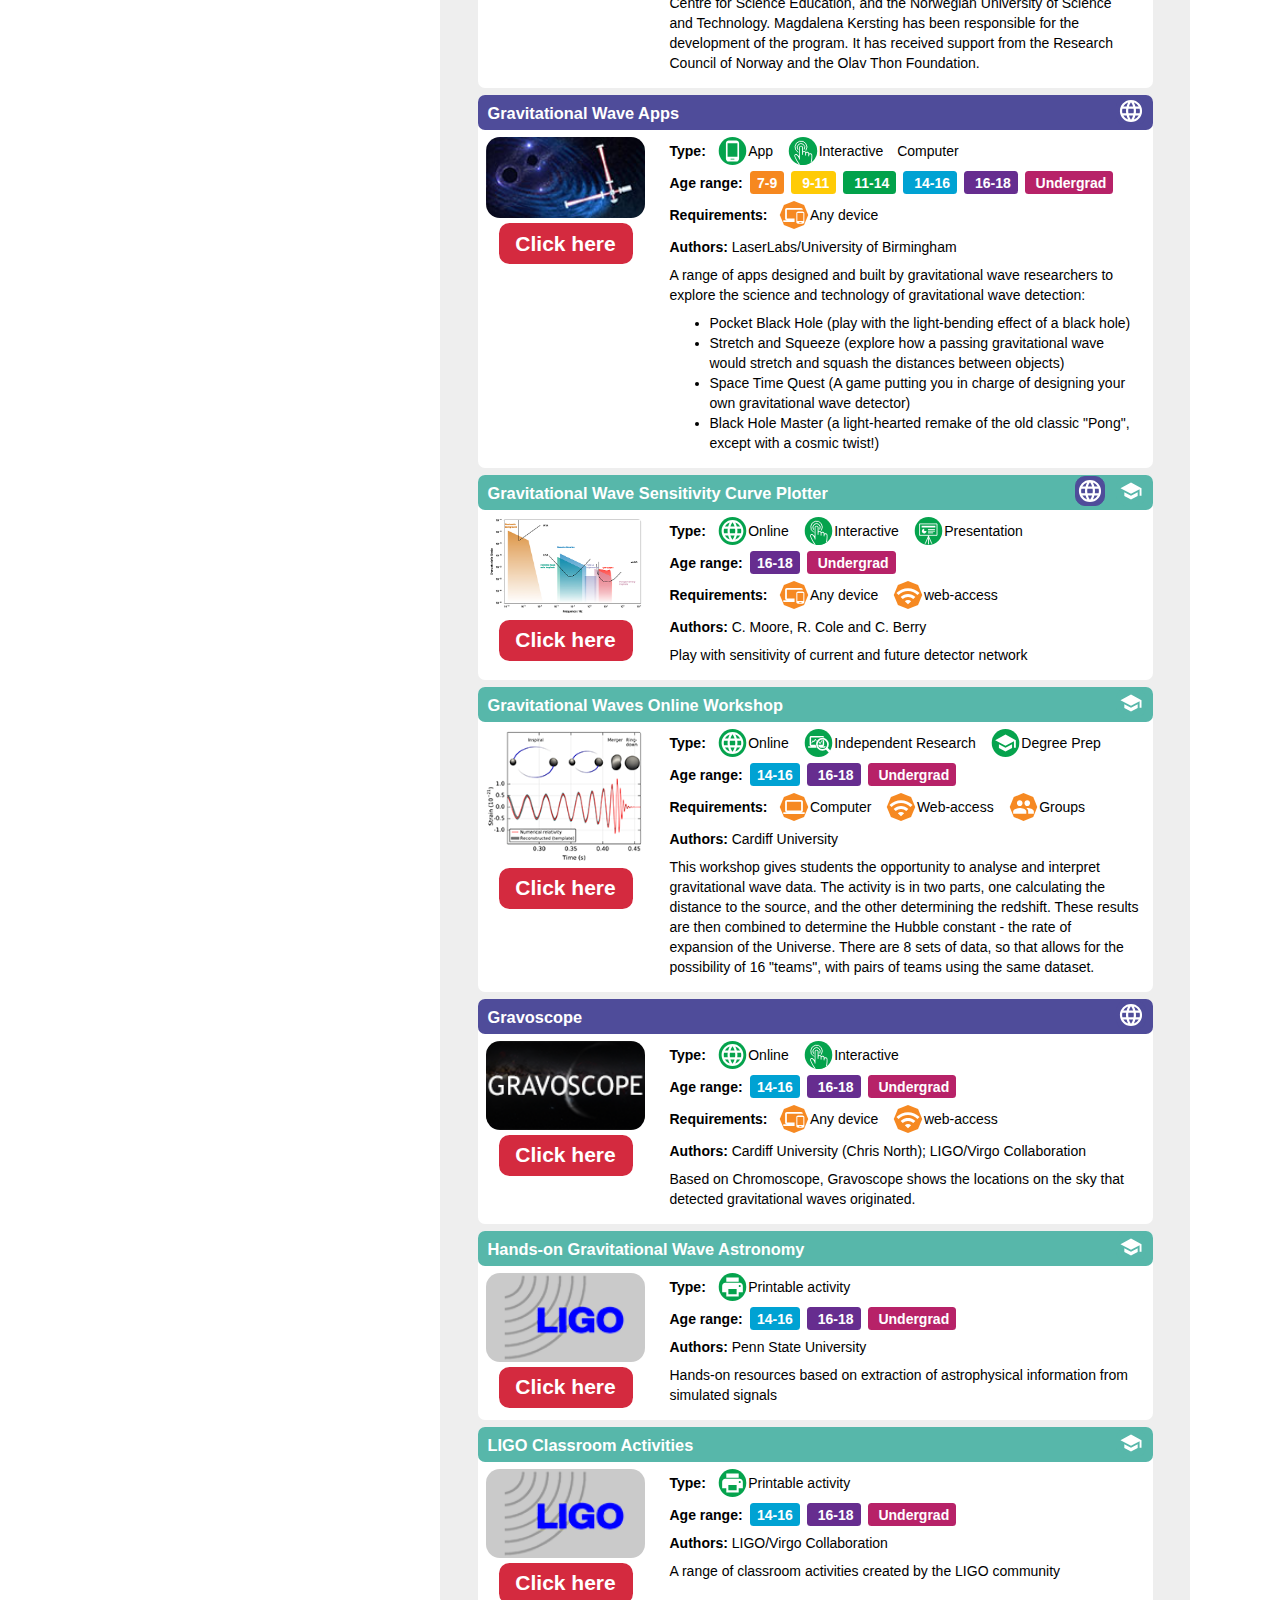
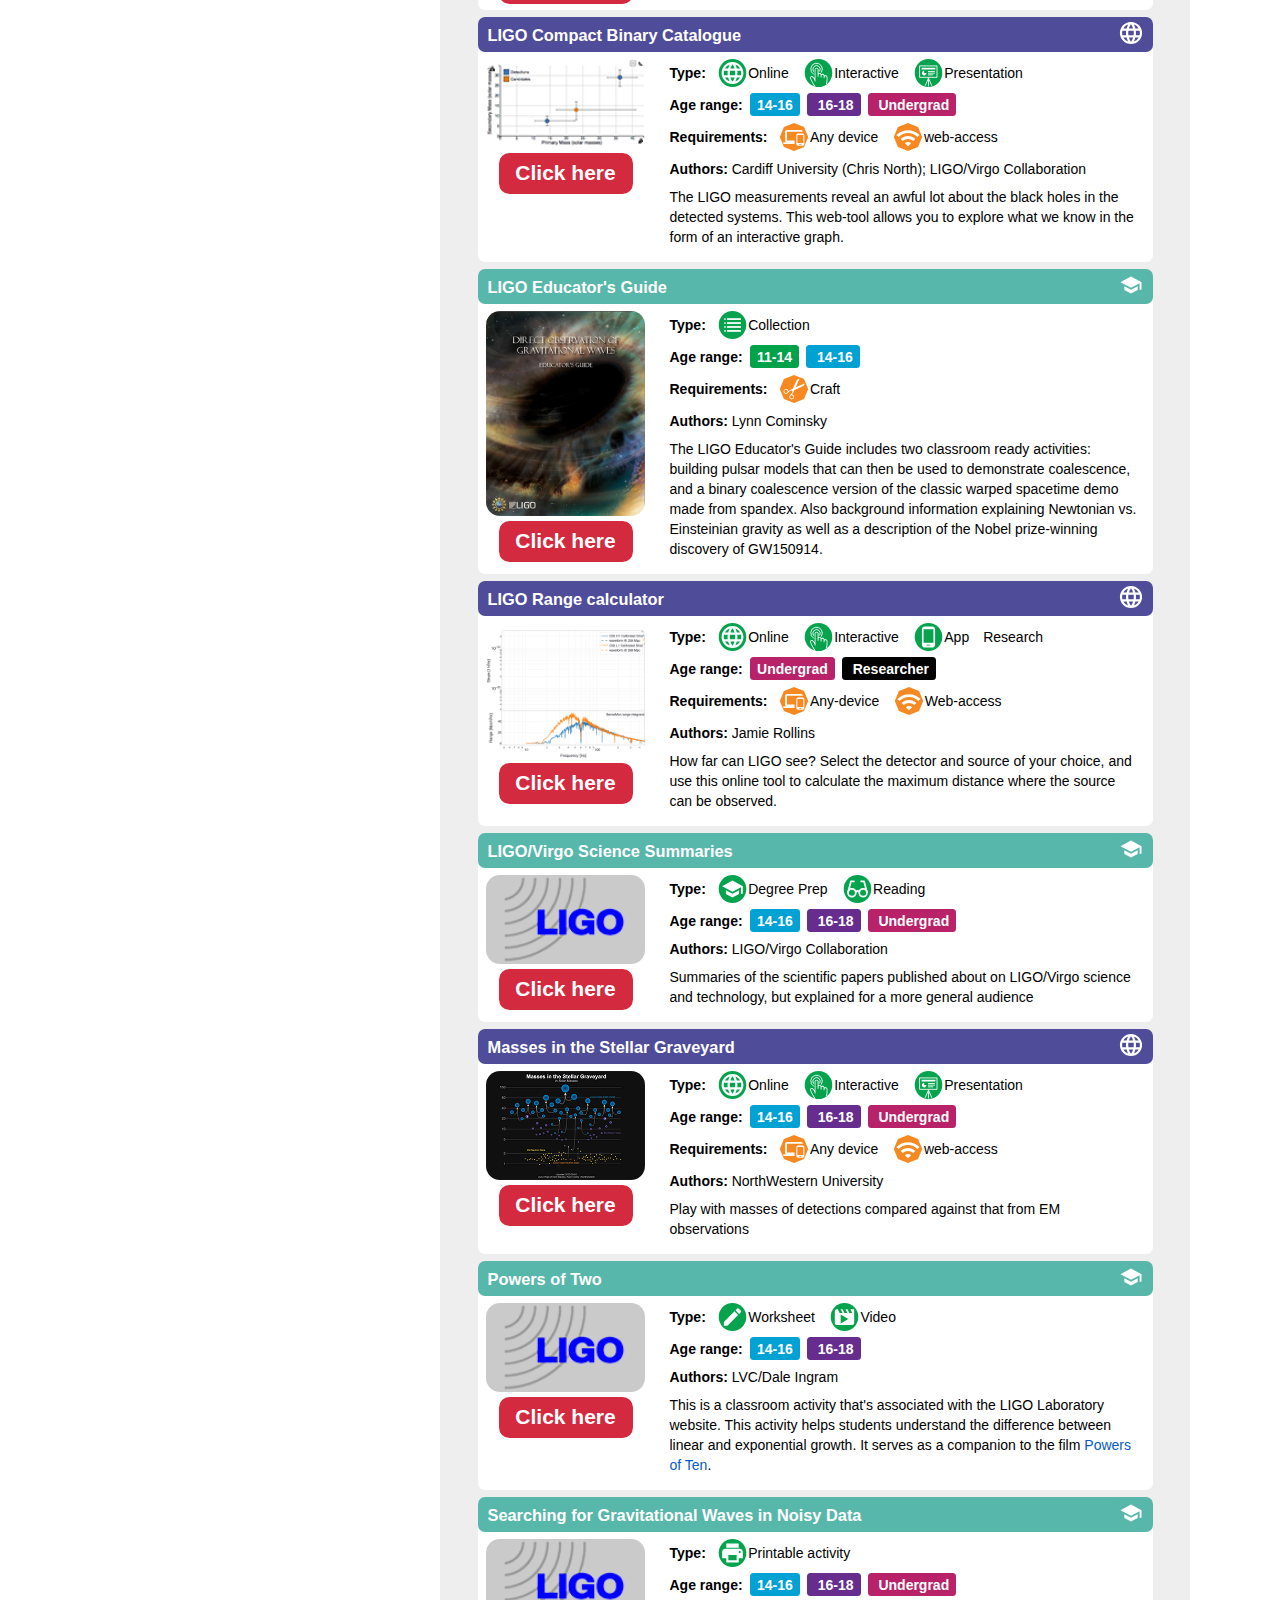
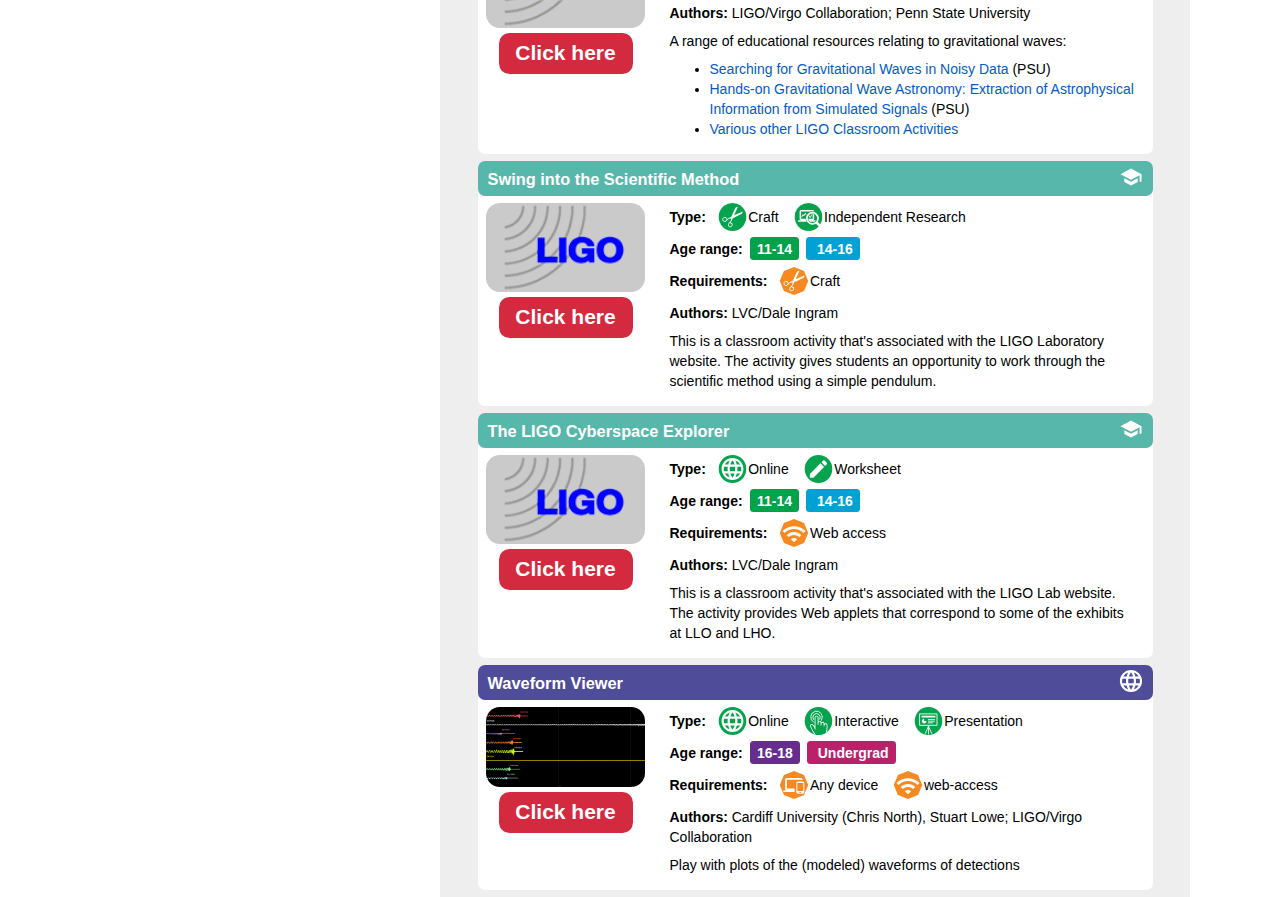
==== commit 8f8036f7: "add new issue to text" ====
--- a/docs/index.html
+++ b/docs/index.html
@@ -17,7 +17,7 @@
 </div></div>
 <div id="filter-holder" class="closed"><div class="filter-top"></div></div>
 <div id="content">
-<div class="intro"><p>If you're after resources to explore gravity and gravitational waves, then this is the place!</p><p>Below you will find links to some suggested resources put together by researchers in <a href="https://igrav.org">IGrav</a>, a group dedicated to engaging people throughout the world in exploring the exciting field of gravitation, and in particular gravitational-wave and multi-messenger astrophysics. Some have been created by member organisations of IGrav, but many are from external organisations - though they all come recommended!</p><p>Hopefully there'll be something there of interest for you, your children, or your students. If there's something you'd like added, then you can submit it using <a href="https://forms.gle/kdtn5pc5fqPvyRih9">this form</a>, or create a <a href="https://github.com/cardiffgravity/igrav-resources/issues">GitHub issue</a>.</p><p>You can filter your selections using the menus on the left, or use the presets below:</p></div>
+<div class="intro"><p>If you're after resources to explore gravity and gravitational waves, then this is the place!</p><p>Below you will find links to some suggested resources put together by researchers in <a href="https://igrav.org">IGrav</a>, a group dedicated to engaging people throughout the world in exploring the exciting field of gravitation, and in particular gravitational-wave and multi-messenger astrophysics. Some have been created by member organisations of IGrav, but many are from external organisations - though they all come recommended!</p><p>Hopefully there'll be something there of interest for you, your children, or your students. If there's something you'd like added, then you can submit it by <a href="https://github.com/cardiffgravity/igrav-resources/issues/new?assignees=chrisnorth&labels=new-resource&template=new-resource.md&title=">creating an issue on GitHub</a>.</p><p>You can filter your selections using the menus on the left, or use the presets below:</p></div>
 <div class="intro" id="presets"><span class="heading">Presets:</span></div>
 <div class="intro" id="search">
     <span class="heading">Search:</span>
